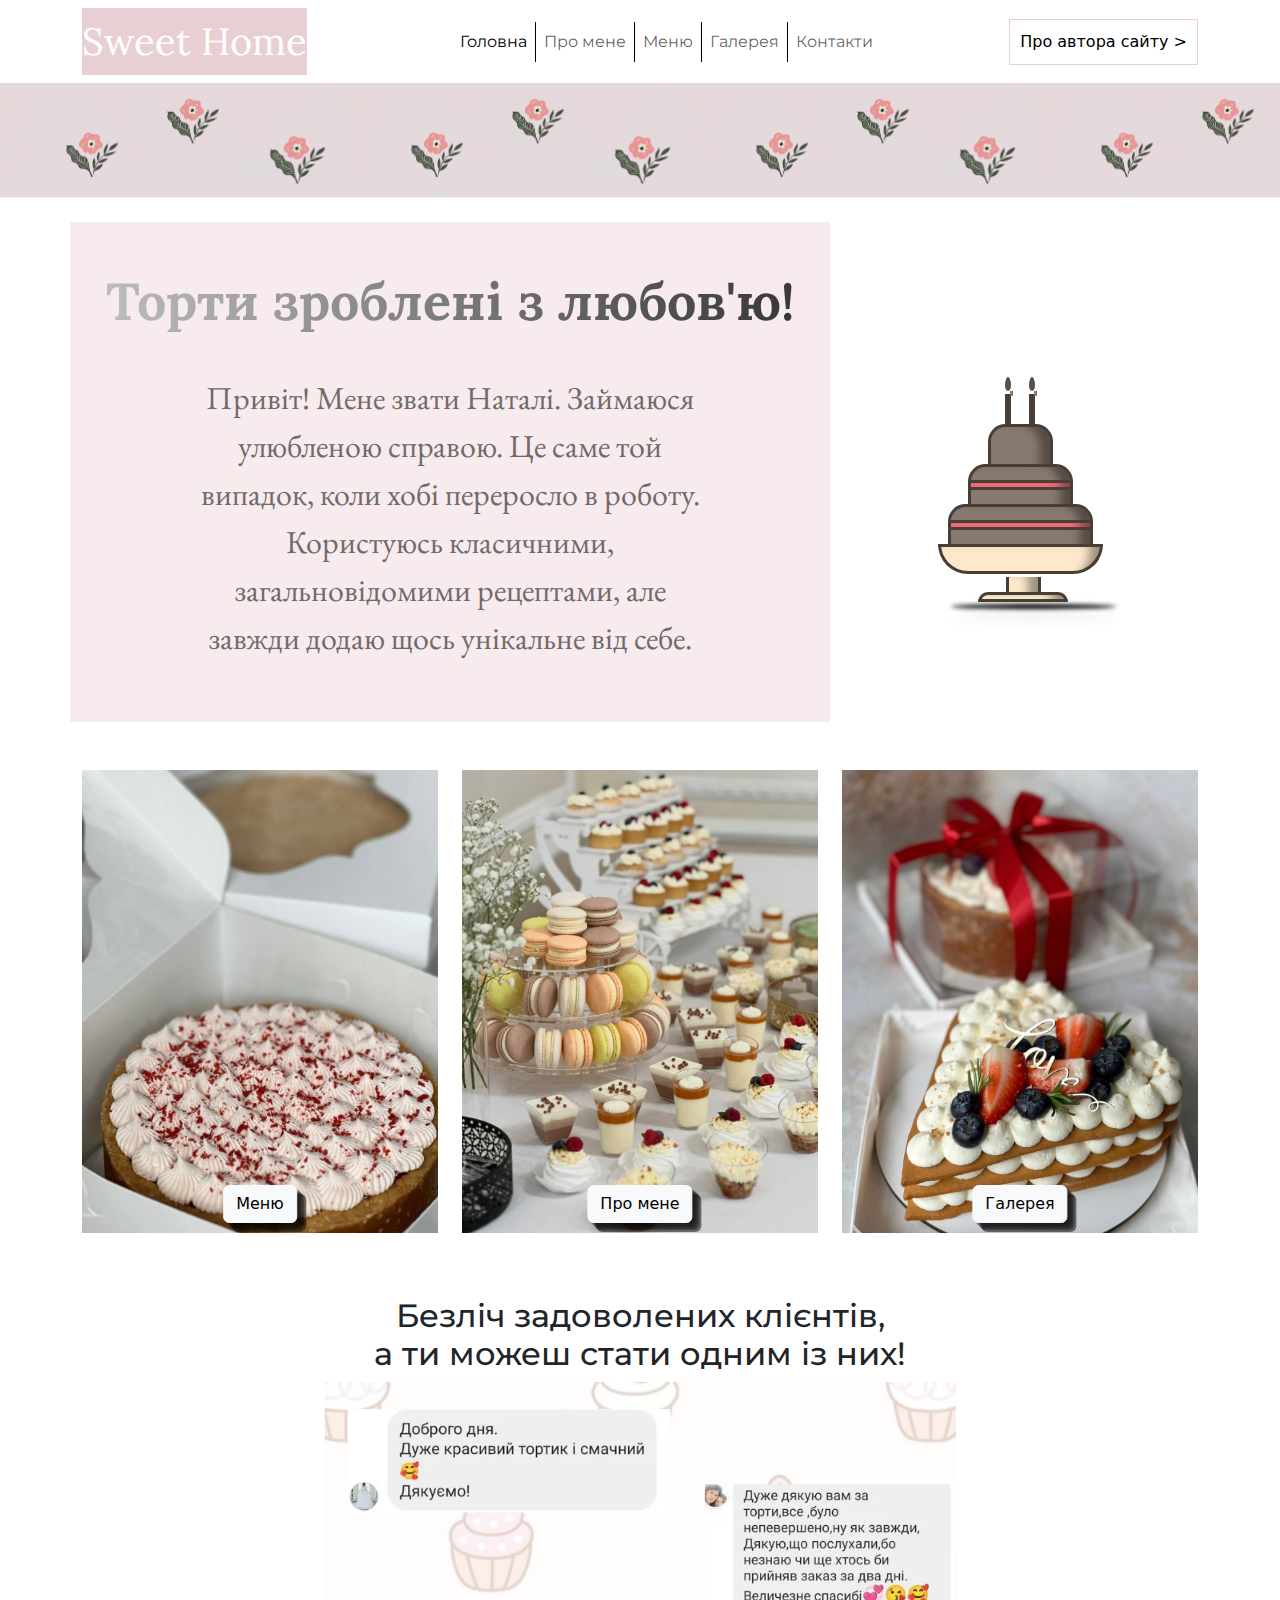
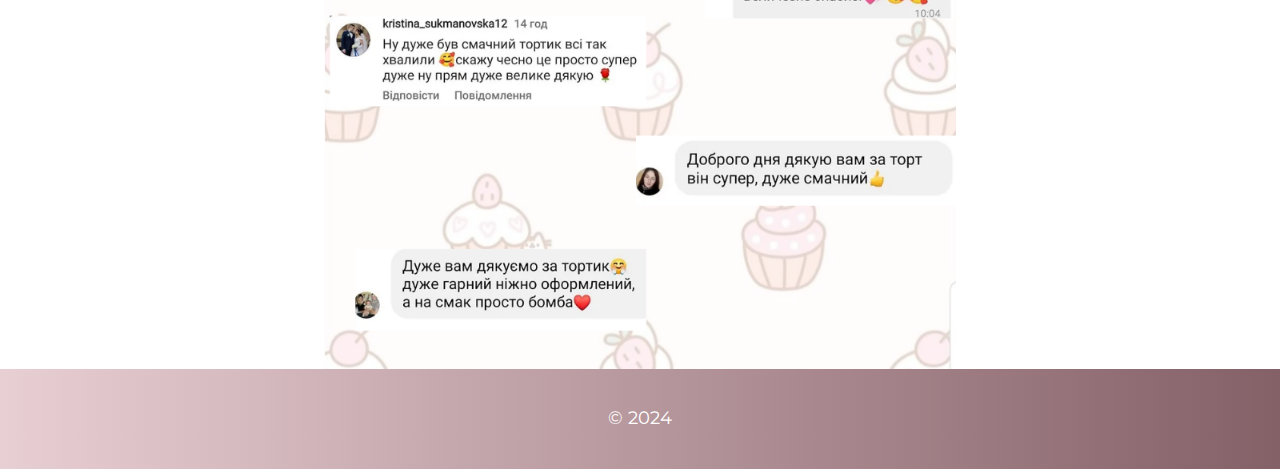
==== index.html @ 73db15a0 "Add files via upload" ====
<!DOCTYPE html>
<html lang="uk">

<head>
    <meta charset="UTF-8">
    <meta name="viewport" content="width=device-width, initial-scale=1.0">
    <title>Sweet Home</title>

    <link rel="icon" href="assets/images/icon/icon.jpg" type="image/png">
    
    <!-- Підключення стилів -->
    <link rel="stylesheet" href="styles/index.css">

    <link rel="stylesheet" href="styles/common_styles.css">
    <link href="https://cdn.jsdelivr.net/npm/bootstrap@5.3.3/dist/css/bootstrap.min.css" rel="stylesheet"
        integrity="sha384-QWTKZyjpPEjISv5WaRU9OFeRpok6YctnYmDr5pNlyT2bRjXh0JMhjY6hW+ALEwIH" crossorigin="anonymous">

    <!-- Підключення шрифтів -->
    <link rel="preconnect" href="https://fonts.googleapis.com">
    <link rel="preconnect" href="https://fonts.gstatic.com" crossorigin>
    <link href="https://fonts.googleapis.com/css2?family=Montserrat:ital,wght@0,100..900;0,400;0,700;1,100..900&display=swap"
        rel="stylesheet">
    <link href="https://fonts.googleapis.com/css2?family=Lora:ital,wght@0,400..700;1,400..700&display=swap"
        rel="stylesheet">
    <link href="https://fonts.googleapis.com/css2?family=EB+Garamond:ital,wght@0,400..800;1,400..800&display=swap"
        rel="stylesheet">
</head>

<body>
    <!-- Початок хедера -->
    <div id="header-placeholder"></div>
    <!-- Кінець хедера -->

    <!-- Початок головної секції -->
    <div class="section"></div>
    <!-- Кінець головної секції -->

    <main>
        <div class="container py-4">
            <!-- Початок ряду з описом і анімацією -->
            <div class="row align-items-stretch">
                <!-- Початок текстового блоку -->
                <div class="col-lg-8 col-md-12 mb-4 text-center d-flex flex-column justify-content-center about-business"
                    style="height: 500px;">
                    <div class="mb-3 about-business-item">
                        <div class="mb-3 about-business-title">
                            <h2 class="mb-3 gradient-text">Торти зроблені з любов'ю!</h2>
                        </div>
                        <div class="mb-3 about-business-text">
                            <p class="mb-3">
                                Привіт! Мене звати Наталі. Займаюся <br> улюбленою справою. Це
                                саме
                                той<br> випадок, коли хобі переросло в роботу.<br> Користуюсь класичними,<br>
                                загальновідомими
                                рецептами,
                                але<br> завжди додаю щось унікальне від себе.
                            </p>
                        </div>
                    </div>
                </div>
                <!-- Кінець текстового блоку -->

                <!-- Початок блоку з анімацією -->
                <div
                    class="cake col-lg-4 col-md-12 text-center d-flex align-items-center justify-content-center position-relative">
                    <div id="cake-animation"></div>
                </div>
                <!-- Кінець блоку з анімацією -->
            </div>
            <!-- Кінець ряду з описом і анімацією -->

            <!-- Початок навігаційної галереї -->
            <div class="row mt-4 nav-gallery">
                <!-- Початок блоку "Меню" -->
                <div class="col-md-4 mb-3 position-relative button-container">
                    <img src="assets/images/common/cake_1.jpg" alt="cake_1" class="img-fluid h-100">
                    <a href="menu.html" class="btn btn-light btn-bottom">Меню</a>
                </div>
                <!-- Кінець блоку "Меню" -->

                <!-- Початок блоку "Про мене" -->
                <div class="col-md-4 mb-3 position-relative">
                    <img src="assets/images/common/cake_2.jpg" alt="cake_2" class="img-fluid h-100">
                    <a href="about_me.html" class="btn btn-light btn-bottom">Про мене</a>
                </div>
                <!-- Кінець блоку "Про мене" -->

                <!-- Початок блоку "Галерея" -->
                <div class="col-md-4 mb-3 position-relative">
                    <img src="assets/images/common/cake_3.jpg" alt="cake_3" class="img-fluid h-100">
                    <a href="gallery.html" class="btn btn-light btn-bottom"> Галерея</a>
                </div>
                <!-- Кінець блоку "Галерея" -->
            </div>
            <!-- Кінець навігаційної галереї -->
        </div>

        <!-- Початок блоку з відгуками -->
        <div class="review-container mt-4">
            <div class="review-title">
                <h1>Безліч задоволених клієнтів, <br>
                    а ти можеш стати одним із них!
                </h1>
            </div>
            <div class="review-image">
                <img src="assets/images/common/reviews.png" alt="reviews">
            </div>
        </div>
        <!-- Кінець блоку з відгуками -->
    </main>

    <!-- Початок футера -->
    <div id="footer-placeholder"></div>
    <!-- Кінець футера -->

    <!-- Підключення скриптів -->
    <script src="https://cdn.jsdelivr.net/npm/bootstrap@5.3.3/dist/js/bootstrap.bundle.min.js"
        integrity="sha384-YvpcrYf0tY3lHB60NNkmXc5s9fDVZLESaAA55NDzOxhy9GkcIdslK1eN7N6jIeHz" crossorigin="anonymous">
    </script>
    <script src="js/loadComponent.js"></script>
</body>

</html>
---- styles/index.css ----
/* Секція з фоновим зображенням і відступом зверху */
.section {
    padding-top: 115px; 
    background-image: url('../assets/images/common/flowers.png'); 
    background-size: contain; /* Зображення масштабується, щоб увійти в контейнер */
    background-repeat: repeat-x; /* Зображення повторюється по горизонталі */
}

/* Стиль для блоку "про бізнес" */
.about-business {
    background-color: #f7ebed; 
    font-family: "Lora", serif;
}

/* Загальні стилі для зображень */
img {
    max-width: 100%;
    height: auto; /* Пропорційна висота зображення */
}

/* Контейнер для відгуків */
.review-container {
    margin-top: 30px; 
}

/* Стиль для зображень з фіксованим аспектним співвідношенням */
.img-fluid {
    width: 100%; 
    height: auto; /* Пропорційна висота */
    aspect-ratio: 1 / 1.3; /* Співвідношення сторін (ширина/висота) */
    object-fit: cover; /* Збереження пропорцій з обрізанням */
}

/* Стиль для елементів бізнесу */
.about-business-item {
    font-family: "EB Garamond", serif; 
    color: rgb(112, 107, 107); 
}

/* Стиль для тексту в блоці "про бізнес" */
.about-business-text {
    text-align: center; 
    justify-content: center;
    font-size: 32px; 
}

/* Заголовок для блоку "про бізнес" */
.about-business-title {
    font-family: 'Times New Roman', serif; 
    padding: 20px 0 10px 0; 
    animation: appear 2s ease-in-out; /* Aнімація починається повільно, прискорюється в середині і знову сповільнюється наприкінці */
    transition: color 0.3s ease-in-out; /* Плавний перехід кольору */
}

/* Контейнер для відгуків */
.review-container {
    text-align: center; 
    font-family: "Montserrat", serif; 
    display: flex; 
    flex-direction: column; /* Елементи вертикально */
    align-items: center; /* Вирівнювання по горизонталі */
    justify-content: center; /* Вирівнювання по вертикалі */
}

/* Заголовок відгуків */
.review-title>h1 {
    font-size: 32px; 
}

/* Зображення в блоці відгуків */
.review-image>img {
    width: 80%; 
}

/* Контейнер для кнопки */
.button-container {
    position: relative; /* Відносне позиціонування */
    display: inline-block; /* Відображення в ряд */
    width: max-content; /* Ширина за вмістом */
}

/* Кнопка внизу */
.btn-bottom {
    position: absolute; 
    bottom: 10px; 
    left: 50%; 
    transform: translateX(-50%); /* переміщує елемент по горизонтальній осі (X) на 50% від його власної ширини вліво */
}

/* Стиль кнопки */
.btn-bottom {
    display: flex; 
    align-items: center; 
    justify-content: center; 
    padding: 10px 20px; 
    font-size: 24px; 
    font-family: "Didot", serif;
    text-align: center; 
    background-color: rgba(231, 76, 60, 1); 
    border: 2px solid rgba(192, 57, 43, 1); 
    border-radius: 5px; 
    transition: all 0.12s ease; /* Плавний перехід для всіх властивостей */
    color: white;
    cursor: pointer;
    box-shadow: 1px 1px rgba(0, 0, 0, 0.1), 
        3px 3px rgba(0, 0, 0, 0.2),
        5px 5px rgba(0, 0, 0, 0.3),
        7px 7px rgba(0, 0, 0, 0.4),
        9px 9px rgba(0, 0, 0, 0.5);
}

/* Стиль кнопки при наведенні */
.btn-bottom:hover {
    background-color: rgba(192, 57, 43, 1); 
    color: #f1c40f; 
    box-shadow: 0px 0px rgba(0, 0, 0, 0.1); /* Зміна тіні */
}

/* Стиль кнопки при фокусі */
.btn-bottom:focus {
    outline: none; /* Прибирає обводку */
    box-shadow: 0 0 0 3px rgba(255, 215, 0, 0.6);
}
---- styles/common_styles.css ----
/* Стиль для тексту з градієнтом */
.gradient-text {
    font-family: "Lora", serif; 
    font-weight: 800; 
    font-size: 52px; 
    background: linear-gradient(90deg, #c1c1c1, #333333, #c1c1c1); 
    background-size: 200% 200%; 
    -webkit-background-clip: text; /* Застосовує градієнт тільки до тексту */
    -webkit-text-fill-color: transparent; /* Зробить сам текст прозорим, щоб показувався лише градієнт */
    animation: gradient-animation 2s infinite linear alternate; /* Додає анімацію, що рухає градієнт по тексту */
}

/* Анімація для зміщення градієнта по тексту */
@keyframes gradient-animation {
    0% {
        background-position: 0% 50%; /* Початкова позиція градієнта */
    }

    100% {
        background-position: 100% 50%; /* Кінцева позиція градієнта */
    }
}

/* Анімація для появи елемента (змінюється непрозорість та положення) */
@keyframes appear {
    0% {
        opacity: 0; 
        transform: translateY(20px); /* Початкове зміщення вниз на 20px */
    }

    100% {
        opacity: 1; 
        transform: translateY(0); 
    }
}
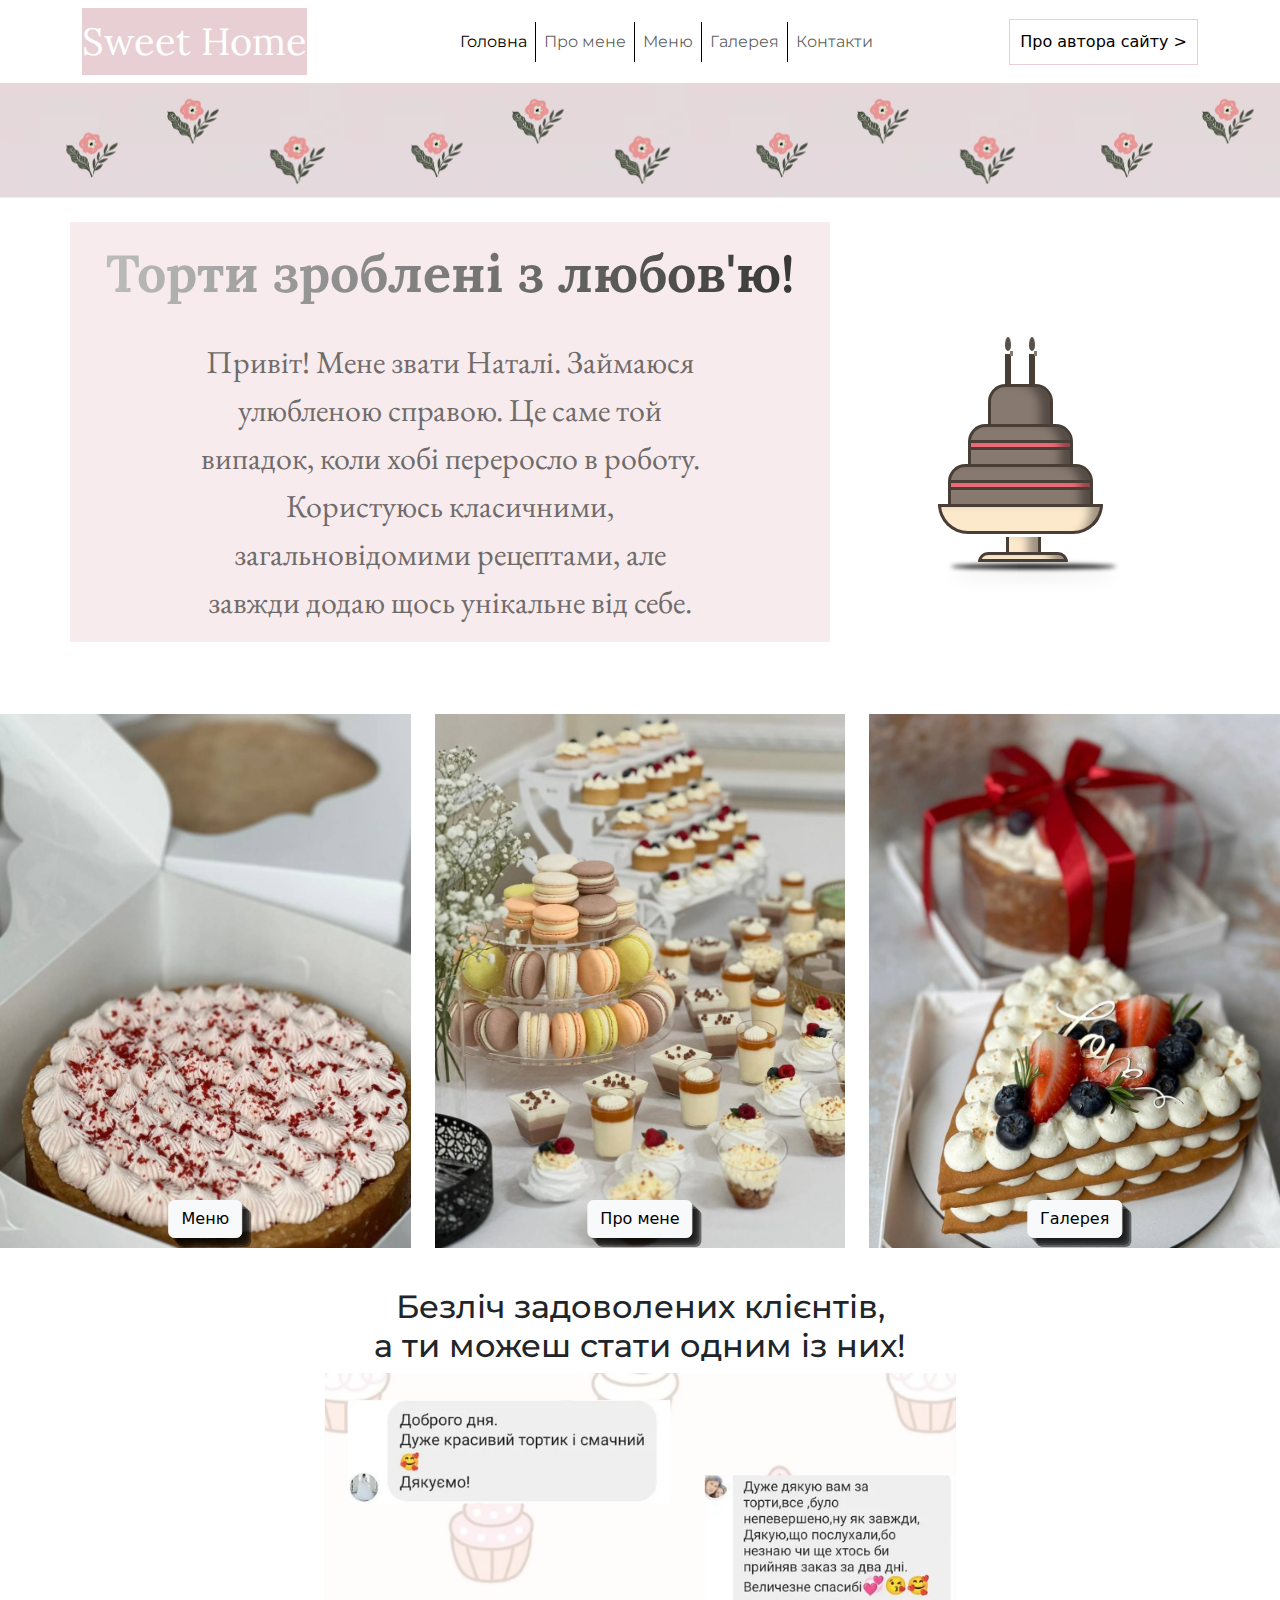
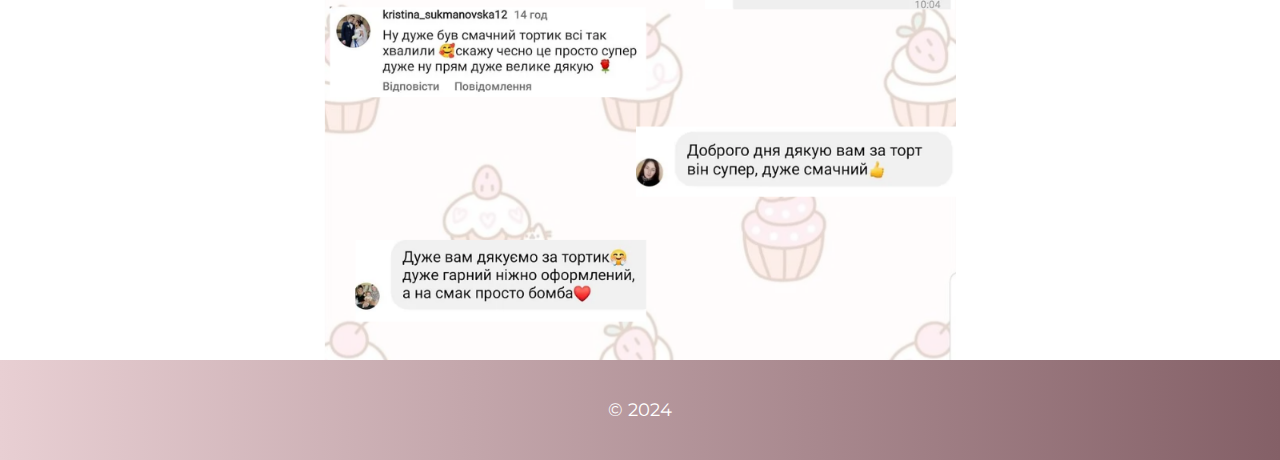
==== commit 5faeb2fe: "Update index.html" ====
--- a/index.html
+++ b/index.html
@@ -6,7 +6,7 @@
     <meta name="viewport" content="width=device-width, initial-scale=1.0">
     <title>Sweet Home</title>
 
-    <link rel="icon" href="assets/images/icon/icon.jpg" type="image/png">
+    <link rel="icon" href="assets/images/icon/icon.svg" type="image/svg">
     
     <!-- Підключення стилів -->
     <link rel="stylesheet" href="styles/index.css">
@@ -36,58 +36,51 @@
     <!-- Кінець головної секції -->
 
     <main>
-        <div class="container py-4">
+          <div class="container py-4">
             <!-- Початок ряду з описом і анімацією -->
-            <div class="row align-items-stretch">
-                <!-- Початок текстового блоку -->
-                <div class="col-lg-8 col-md-12 mb-4 text-center d-flex flex-column justify-content-center about-business"
-                    style="height: 500px;">
-                    <div class="mb-3 about-business-item">
-                        <div class="mb-3 about-business-title">
-                            <h2 class="mb-3 gradient-text">Торти зроблені з любов'ю!</h2>
+            <div class="row align-items-center">
+                <!-- Текстовий блок -->
+                <div class="col-lg-8 col-md-12 mb-4 text-center text-lg-center d-flex flex-column justify-content-center about-business">
+                    <div class="about-business-item">
+                        <div class="about-business-title mb-3">
+                            <h2 class="gradient-text">Торти зроблені з любов'ю!</h2>
                         </div>
-                        <div class="mb-3 about-business-text">
-                            <p class="mb-3">
-                                Привіт! Мене звати Наталі. Займаюся <br> улюбленою справою. Це
-                                саме
+                        <div class="about-business-text">
+                            <p>
+                                Привіт! Мене звати Наталі. Займаюся <br> улюбленою справою. Це саме
                                 той<br> випадок, коли хобі переросло в роботу.<br> Користуюсь класичними,<br>
-                                загальновідомими
-                                рецептами,
-                                але<br> завжди додаю щось унікальне від себе.
+                                загальновідомими рецептами, але<br> завжди додаю щось унікальне від себе.
                             </p>
                         </div>
                     </div>
                 </div>
-                <!-- Кінець текстового блоку -->
-
-                <!-- Початок блоку з анімацією -->
-                <div
-                    class="cake col-lg-4 col-md-12 text-center d-flex align-items-center justify-content-center position-relative">
+        
+                <!-- Блок з анімацією -->
+                <div class="cake col-lg-4 col-md-12 text-center d-flex align-items-center justify-content-center position-relative">
                     <div id="cake-animation"></div>
                 </div>
-                <!-- Кінець блоку з анімацією -->
             </div>
-            <!-- Кінець ряду з описом і анімацією -->
+        </div>
 
             <!-- Початок навігаційної галереї -->
             <div class="row mt-4 nav-gallery">
                 <!-- Початок блоку "Меню" -->
                 <div class="col-md-4 mb-3 position-relative button-container">
-                    <img src="assets/images/common/cake_1.jpg" alt="cake_1" class="img-fluid h-100">
+                    <img src="assets/images/common/cake_1.jpg" alt="Торт 1" class="img-fluid h-100">
                     <a href="menu.html" class="btn btn-light btn-bottom">Меню</a>
                 </div>
                 <!-- Кінець блоку "Меню" -->
 
                 <!-- Початок блоку "Про мене" -->
                 <div class="col-md-4 mb-3 position-relative">
-                    <img src="assets/images/common/cake_2.jpg" alt="cake_2" class="img-fluid h-100">
+                    <img src="assets/images/common/cake_2.jpg" alt="Торт 2" class="img-fluid h-100">
                     <a href="about_me.html" class="btn btn-light btn-bottom">Про мене</a>
                 </div>
                 <!-- Кінець блоку "Про мене" -->
 
                 <!-- Початок блоку "Галерея" -->
                 <div class="col-md-4 mb-3 position-relative">
-                    <img src="assets/images/common/cake_3.jpg" alt="cake_3" class="img-fluid h-100">
+                    <img src="assets/images/common/cake_3.jpg" alt="Торт 3" class="img-fluid h-100">
                     <a href="gallery.html" class="btn btn-light btn-bottom"> Галерея</a>
                 </div>
                 <!-- Кінець блоку "Галерея" -->
@@ -103,7 +96,7 @@
                 </h1>
             </div>
             <div class="review-image">
-                <img src="assets/images/common/reviews.png" alt="reviews">
+                <img src="assets/images/common/reviews.png" alt="Відгуки">
             </div>
         </div>
         <!-- Кінець блоку з відгуками -->
